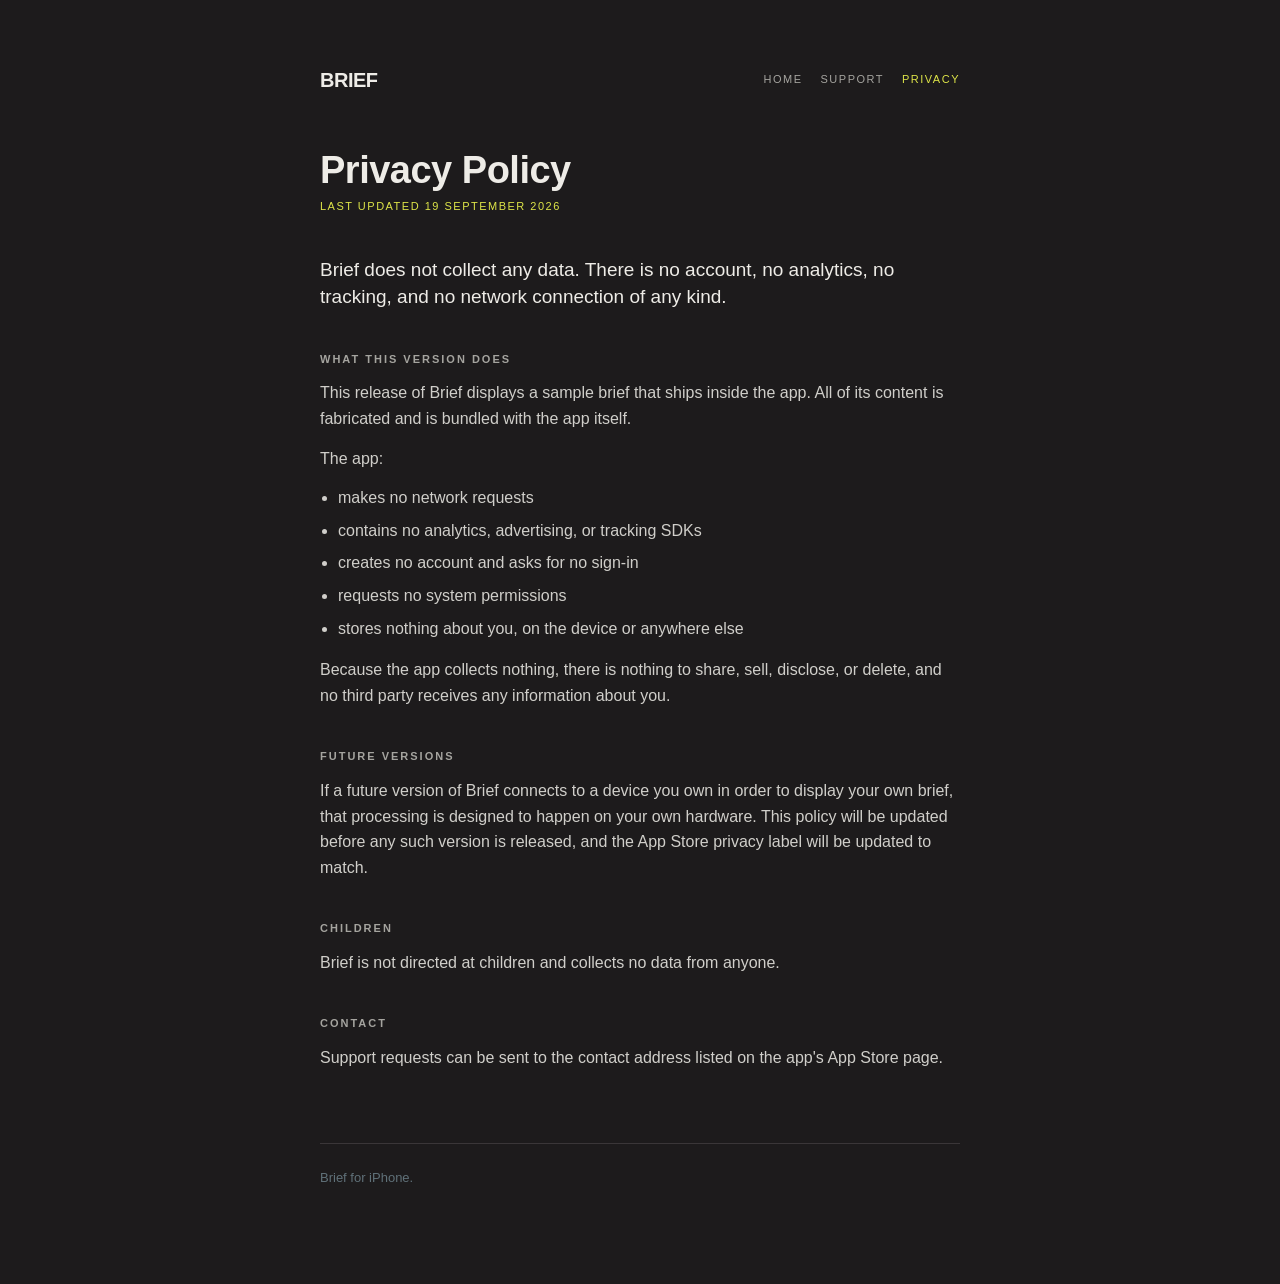
==== privacy.html @ c8c6f8d3 "Brief: support and privacy pages" ====
<!doctype html><html lang="en"><head><meta charset="utf-8">
<meta name="viewport" content="width=device-width,initial-scale=1">
<title>Privacy — Brief</title><link rel="stylesheet" href="style.css"></head><body><div class="wrap">
<header><div class="mark">Brief</div><nav>
<a href="./" >Home</a>
<a href="support.html" >Support</a>
<a href="privacy.html" aria-current="page">Privacy</a>
</nav></header>
<h1>Privacy Policy</h1>
<div class="updated">Last updated 19 September 2026</div>
<p class="lead">Brief does not collect any data. There is no account, no analytics,
no tracking, and no network connection of any kind.</p>
<h2>What this version does</h2>
<p>This release of Brief displays a sample brief that ships inside the app. All of its
content is fabricated and is bundled with the app itself.</p>
<p>The app:</p>
<ul>
<li>makes no network requests</li>
<li>contains no analytics, advertising, or tracking SDKs</li>
<li>creates no account and asks for no sign-in</li>
<li>requests no system permissions</li>
<li>stores nothing about you, on the device or anywhere else</li>
</ul>
<p>Because the app collects nothing, there is nothing to share, sell, disclose, or delete,
and no third party receives any information about you.</p>
<h2>Future versions</h2>
<p>If a future version of Brief connects to a device you own in order to display your own
brief, that processing is designed to happen on your own hardware. This policy will be
updated before any such version is released, and the App Store privacy label will be
updated to match.</p>
<h2>Children</h2><p>Brief is not directed at children and collects no data from anyone.</p>
<h2>Contact</h2><p>Support requests can be sent to the contact address listed on the app's App Store page.</p>
<footer>Brief for iPhone.</footer></div></body></html>
---- style.css ----
:root{
  --ink:#1d1b1c; --surface:#262324; --line:#3a3638;
  --text:#eeece7; --muted:#a5a49f; --dim:#607179; --accent:#dee548;
}
*{margin:0;padding:0;box-sizing:border-box}
body{background:var(--ink);color:var(--text);
  font-family:-apple-system,BlinkMacSystemFont,"Segoe UI",Helvetica,Arial,sans-serif;
  line-height:1.6;-webkit-font-smoothing:antialiased}
.wrap{max-width:680px;margin:0 auto;padding:64px 20px 96px}
header{display:flex;align-items:center;gap:10px;margin-bottom:56px}
.mark{font-size:20px;font-weight:700;letter-spacing:-.5px;text-transform:uppercase}
nav{margin-left:auto;display:flex;gap:18px}
nav a{color:var(--muted);text-decoration:none;font-size:11px;font-weight:500;
  letter-spacing:1.5px;text-transform:uppercase}
nav a:hover,nav a[aria-current]{color:var(--accent)}
h1{font-size:38px;font-weight:600;line-height:.95;letter-spacing:-.5px;margin-bottom:10px}
.updated{font-size:11px;font-weight:500;letter-spacing:1.5px;text-transform:uppercase;
  color:var(--accent);margin-bottom:40px}
h2{font-size:11px;font-weight:600;letter-spacing:2px;text-transform:uppercase;
  color:var(--muted);margin:40px 0 12px}
h3{font-size:17px;font-weight:600;margin:26px 0 6px}
p{margin-bottom:14px;color:rgba(238,236,231,.86)}
ul{margin:0 0 16px 18px}
li{margin-bottom:7px;color:rgba(238,236,231,.86)}
.lead{font-size:19px;line-height:1.45;color:var(--text)}
.card{background:var(--surface);border:1px solid var(--line);border-radius:10px;
  padding:20px 22px;margin:22px 0}
footer{margin-top:72px;padding-top:24px;border-top:1px solid var(--line);
  font-size:13px;color:var(--dim)}
a{color:var(--accent)}
@media(max-width:520px){h1{font-size:30px}.wrap{padding:40px 20px 72px}}
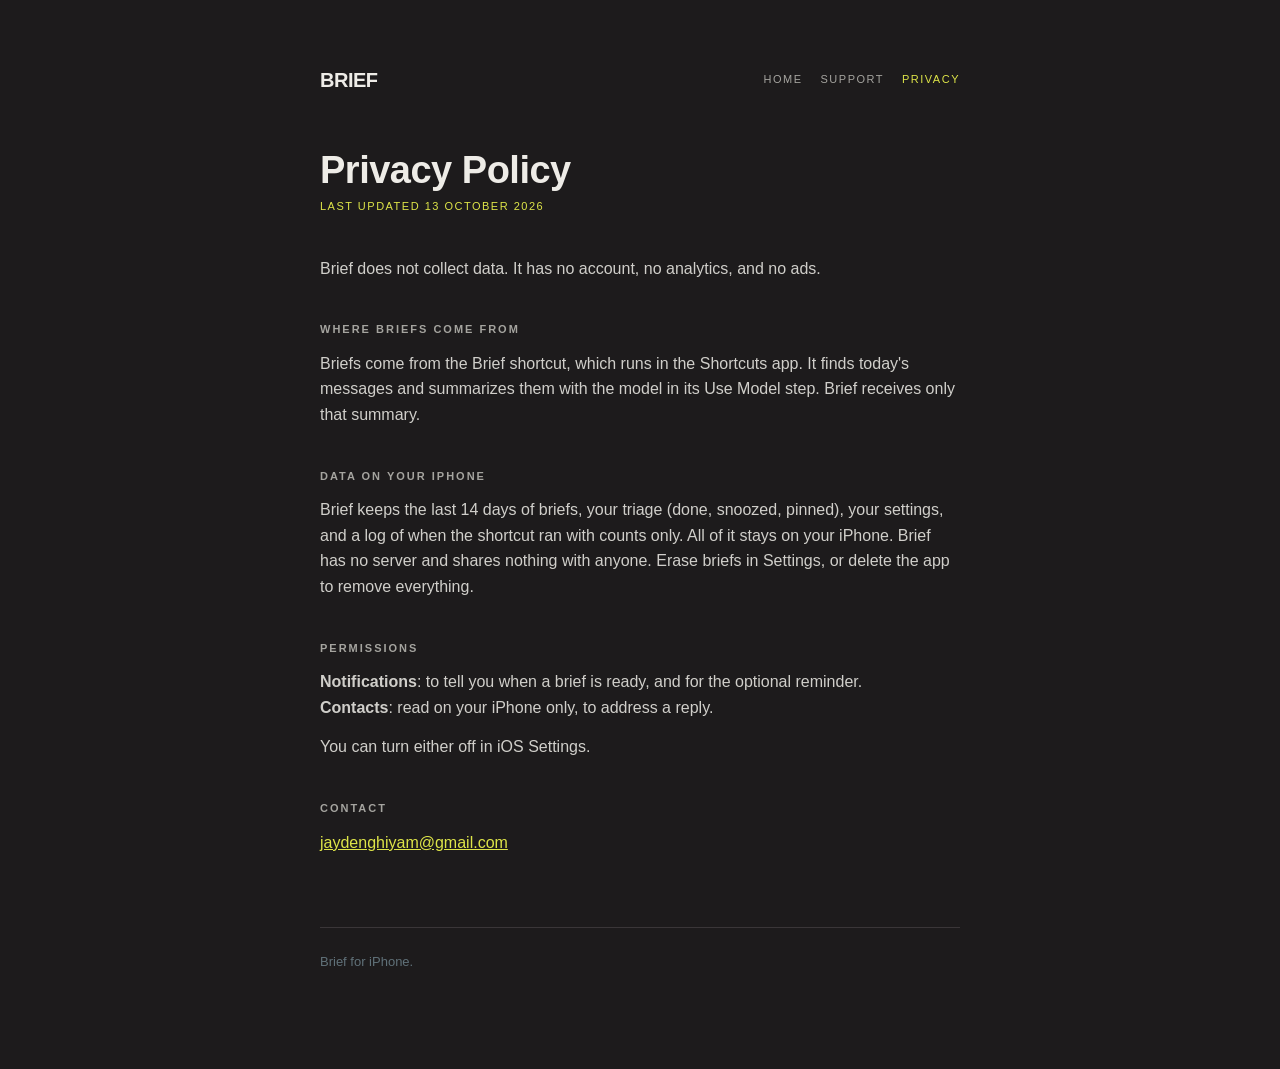
==== commit 4087cde5: "Update privacy and support pages for Brief 1.1" ====
--- a/privacy.html
+++ b/privacy.html
@@ -7,27 +7,20 @@
 <a href="privacy.html" aria-current="page">Privacy</a>
 </nav></header>
 <h1>Privacy Policy</h1>
-<div class="updated">Last updated 19 September 2026</div>
-<p class="lead">Brief does not collect any data. There is no account, no analytics,
-no tracking, and no network connection of any kind.</p>
-<h2>What this version does</h2>
-<p>This release of Brief displays a sample brief that ships inside the app. All of its
-content is fabricated and is bundled with the app itself.</p>
-<p>The app:</p>
-<ul>
-<li>makes no network requests</li>
-<li>contains no analytics, advertising, or tracking SDKs</li>
-<li>creates no account and asks for no sign-in</li>
-<li>requests no system permissions</li>
-<li>stores nothing about you, on the device or anywhere else</li>
-</ul>
-<p>Because the app collects nothing, there is nothing to share, sell, disclose, or delete,
-and no third party receives any information about you.</p>
-<h2>Future versions</h2>
-<p>If a future version of Brief connects to a device you own in order to display your own
-brief, that processing is designed to happen on your own hardware. This policy will be
-updated before any such version is released, and the App Store privacy label will be
-updated to match.</p>
-<h2>Children</h2><p>Brief is not directed at children and collects no data from anyone.</p>
-<h2>Contact</h2><p>Support requests can be sent to the contact address listed on the app's App Store page.</p>
+<div class="updated">Last updated 13 October 2026</div>
+<p>Brief does not collect data. It has no account, no analytics, and no ads.</p>
+<h2>Where briefs come from</h2>
+<p>Briefs come from the Brief shortcut, which runs in the Shortcuts app. It finds today's
+messages and summarizes them with the model in its Use Model step. Brief receives only
+that summary.</p>
+<h2>Data on your iPhone</h2>
+<p>Brief keeps the last 14 days of briefs, your triage (done, snoozed, pinned), your
+settings, and a log of when the shortcut ran with counts only. All of it stays on your
+iPhone. Brief has no server and shares nothing with anyone. Erase briefs in Settings, or
+delete the app to remove everything.</p>
+<h2>Permissions</h2>
+<p><strong>Notifications</strong>: to tell you when a brief is ready, and for the optional reminder.<br>
+<strong>Contacts</strong>: read on your iPhone only, to address a reply.</p>
+<p>You can turn either off in iOS Settings.</p>
+<h2>Contact</h2><p><a href="mailto:jaydenghiyam@gmail.com">jaydenghiyam@gmail.com</a></p>
 <footer>Brief for iPhone.</footer></div></body></html>
